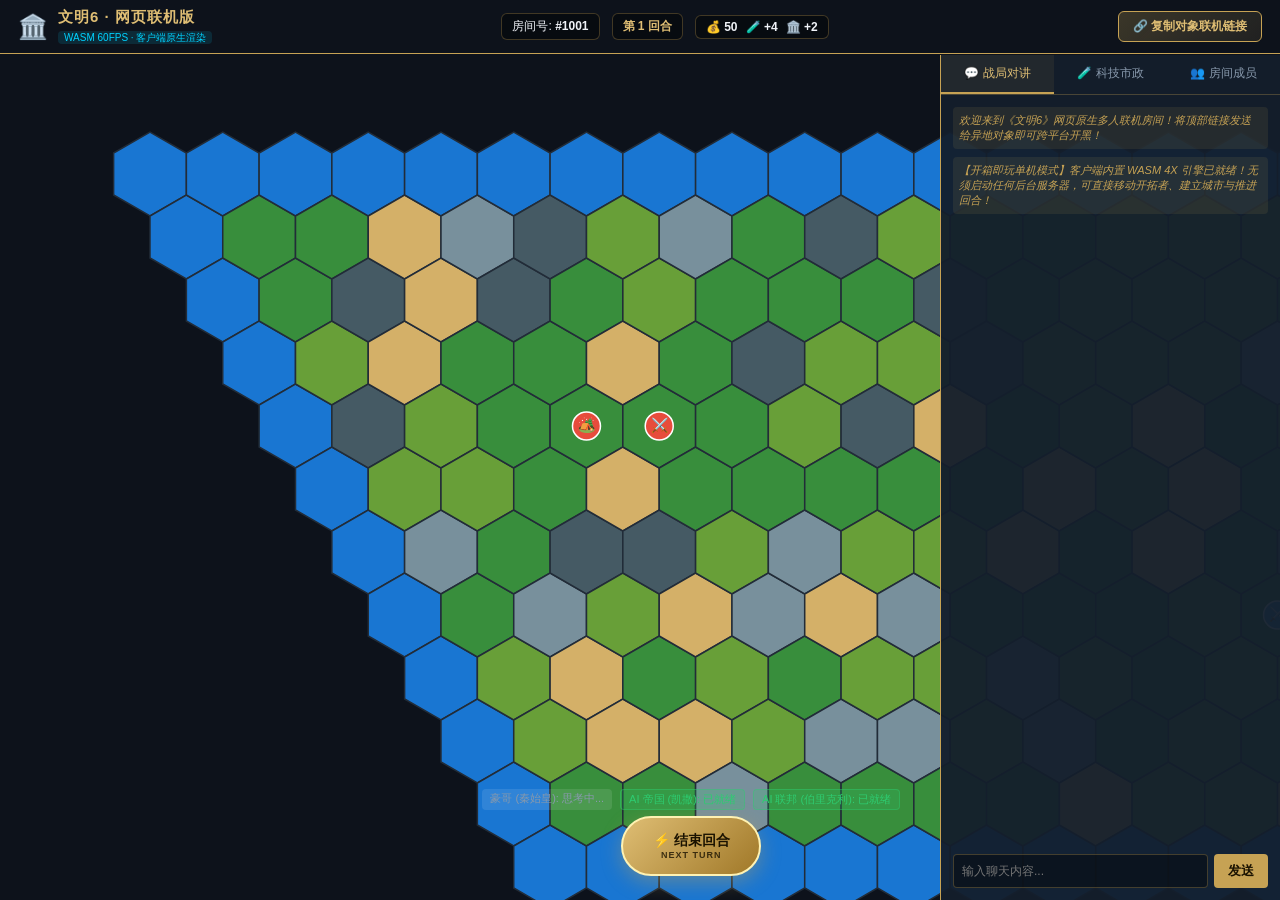
==== index.html @ 2611c57d "feat: Civilization VI WASM web-native client port with standalone 4X engine" ====
<!DOCTYPE html>
<html lang="zh-CN">
<head>
  <meta charset="UTF-8">
  <meta name="viewport" content="width=device-width, initial-scale=1.0, maximum-scale=1.0, user-scalable=no">
  <title>Civilization VI · 网页原生多人联机版 (WASM)</title>
  <link rel="stylesheet" href="./style.css">
</head>
<body>
  <div class="game-container">
    <!-- Top HUD Bar -->
    <header class="hud-top">
      <div class="hud-left">
        <span class="game-icon">🏛️</span>
        <div class="title-group">
          <h2>文明6 · 网页联机版</h2>
          <span class="version-tag">WASM 60FPS · 客户端原生渲染</span>
        </div>
      </div>

      <div class="hud-center">
        <div class="room-pill">
          <span>房间号: <b id="room-id-display">#1001</b></span>
        </div>
        <div class="turn-pill">
          <span class="turn-num" id="turn-display">第 1 回合</span>
        </div>
        <div class="yields-pill">
          <span title="国库金币">💰 <b id="gold-display">50</b></span>
          <span title="每回合科技值">🧪 <b id="science-display">+4</b></span>
          <span title="每回合文化值">🏛️ <b id="culture-display">+2</b></span>
        </div>
      </div>

      <div class="hud-right">
        <button class="invite-btn" id="btn-copy-invite" title="复制链接发给异地对象">
          <span>🔗 复制对象联机链接</span>
        </button>
      </div>
    </header>

    <!-- Main Game Canvas Viewport -->
    <main class="canvas-viewport" id="viewport-container">
      <canvas id="civ-canvas"></canvas>

      <!-- Unit Control Context Popup -->
      <div class="unit-card" id="unit-card" style="display: none;">
        <div class="unit-card-header">
          <span id="selected-unit-name">开拓者 (Settler)</span>
          <span class="unit-moves" id="selected-unit-moves">移动力: 2/2</span>
        </div>
        <div class="unit-card-actions">
          <button class="unit-btn primary" id="btn-found-city">🏛️ 建立城市 (Found City)</button>
          <button class="unit-btn" id="btn-unit-skip">🛑 驻留跳过</button>
        </div>
      </div>

      <!-- Quick Turn End Floating Button -->
      <div class="turn-action-container">
        <div class="players-readiness-hud" id="readiness-hud">
          <span class="player-dot ready" id="p1-status">豪哥: 就绪</span>
          <span class="player-dot" id="p2-status">等待对象就绪...</span>
        </div>
        <button class="end-turn-btn" id="btn-end-turn">
          <span class="end-turn-title">⚡ 结束回合</span>
          <span class="end-turn-sub">NEXT TURN</span>
        </button>
      </div>
    </main>

    <!-- Side Chat & Faction Drawer -->
    <aside class="side-drawer" id="side-drawer">
      <div class="drawer-tabs">
        <button class="tab-btn active" data-tab="chat">💬 战局对讲</button>
        <button class="tab-btn" data-tab="tech">🧪 科技市政</button>
        <button class="tab-btn" data-tab="room">👥 房间成员</button>
      </div>

      <!-- Chat Tab -->
      <div class="tab-content active" id="tab-chat">
        <div class="chat-messages" id="chat-messages">
          <div class="chat-system">欢迎来到《文明6》网页原生多人联机房间！将顶部链接发送给异地对象即可跨平台开黑！</div>
        </div>
        <div class="chat-input-bar">
          <input type="text" id="chat-input" placeholder="输入聊天内容..." maxlength="100">
          <button id="btn-send-chat">发送</button>
        </div>
      </div>

      <!-- Tech Tab -->
      <div class="tab-content" id="tab-tech">
        <div class="tech-card">
          <h4>当前研发科技:</h4>
          <div class="tech-title" id="current-tech-name">陶艺 (Pottery)</div>
          <div class="progress-bar"><div class="progress-fill" id="tech-progress-bar" style="width: 20%;"></div></div>
        </div>
        <div class="civic-card">
          <h4>当前市政方针:</h4>
          <div class="tech-title" id="current-civic-name">法典 (Code of Laws)</div>
          <div class="progress-bar"><div class="progress-fill civic" style="width: 35%;"></div></div>
        </div>
      </div>

      <!-- Room Tab -->
      <div class="tab-content" id="tab-room">
        <div class="player-list" id="player-list"></div>
      </div>
    </aside>
  </div>

  <script src="./civ6_boot_bundle.js"></script>
  <script src="./civ6_engine.js"></script>
  <script src="./civ6_network.js"></script>
</body>
</html>
---- style.css ----
/* Civilization VI WASM/Web-Native Stylesheet */
:root {
  --bg-deep: #0a0e14;
  --bg-hud: rgba(14, 20, 29, 0.88);
  --bg-card: rgba(20, 30, 44, 0.95);
  --border-gold: #c6a254;
  --border-dim: rgba(198, 162, 84, 0.3);
  --text-gold: #dfbe74;
  --text-main: #f0f3f8;
  --text-muted: #8899ac;
  --color-green: #2ecc71;
  --color-blue: #3498db;
  --color-red: #e74c3c;
  --font-family: -apple-system, BlinkMacSystemFont, "Segoe UI", "Microsoft YaHei", sans-serif;
}

* {
  margin: 0;
  padding: 0;
  box-sizing: border-box;
}

body, html {
  width: 100%;
  height: 100%;
  overflow: hidden;
  background-color: var(--bg-deep);
  color: var(--text-main);
  font-family: var(--font-family);
  user-select: none;
}

.game-container {
  display: flex;
  flex-direction: column;
  width: 100vw;
  height: 100vh;
  position: relative;
}

/* Top HUD */
.hud-top {
  display: flex;
  justify-content: space-between;
  align-items: center;
  padding: 8px 18px;
  background: var(--bg-hud);
  backdrop-filter: blur(10px);
  border-bottom: 1.5px solid var(--border-gold);
  z-index: 20;
}

.hud-left {
  display: flex;
  align-items: center;
  gap: 10px;
}

.game-icon {
  font-size: 24px;
}

.title-group h2 {
  font-size: 15px;
  color: var(--text-gold);
  letter-spacing: 1px;
}

.version-tag {
  font-size: 10px;
  color: #00d2ff;
  background: rgba(0, 210, 255, 0.12);
  padding: 1px 6px;
  border-radius: 4px;
}

.hud-center {
  display: flex;
  align-items: center;
  gap: 12px;
}

.room-pill, .turn-pill, .yields-pill {
  padding: 4px 10px;
  background: rgba(0, 0, 0, 0.4);
  border: 1px solid var(--border-dim);
  border-radius: 6px;
  font-size: 12px;
  display: flex;
  gap: 8px;
}

.turn-num {
  font-weight: bold;
  color: var(--text-gold);
}

.invite-btn {
  background: linear-gradient(135deg, rgba(198, 162, 84, 0.25), rgba(198, 162, 84, 0.1));
  border: 1px solid var(--border-gold);
  color: var(--text-gold);
  padding: 6px 14px;
  border-radius: 6px;
  cursor: pointer;
  font-size: 12px;
  font-weight: 600;
  transition: all 0.2s ease;
}

.invite-btn:hover {
  background: rgba(198, 162, 84, 0.4);
  transform: translateY(-1px);
}

/* Viewport & Canvas */
.canvas-viewport {
  flex: 1;
  position: relative;
  overflow: hidden;
  background: #0d121b;
}

#civ-canvas {
  width: 100%;
  height: 100%;
  display: block;
}

/* Floating Unit Action Card */
.unit-card {
  position: absolute;
  bottom: 24px;
  left: 24px;
  background: var(--bg-card);
  border: 1.5px solid var(--border-gold);
  border-radius: 8px;
  padding: 12px 16px;
  box-shadow: 0 8px 24px rgba(0, 0, 0, 0.6);
  z-index: 15;
  min-width: 200px;
}

.unit-card-header {
  display: flex;
  justify-content: space-between;
  align-items: center;
  margin-bottom: 8px;
  font-weight: bold;
  color: var(--text-gold);
}

.unit-moves {
  font-size: 11px;
  color: var(--color-green);
}

.unit-card-actions {
  display: flex;
  gap: 8px;
}

.unit-btn {
  padding: 6px 12px;
  background: rgba(255, 255, 255, 0.08);
  border: 1px solid var(--border-dim);
  border-radius: 4px;
  color: var(--text-main);
  font-size: 11px;
  cursor: pointer;
}

.unit-btn.primary {
  background: rgba(198, 162, 84, 0.25);
  border-color: var(--border-gold);
  color: var(--text-gold);
  font-weight: bold;
}

/* Floating Turn Action Container */
.turn-action-container {
  position: absolute;
  bottom: 24px;
  right: 380px;
  display: flex;
  flex-direction: column;
  align-items: center;
  gap: 6px;
  z-index: 15;
}

.players-readiness-hud {
  display: flex;
  gap: 8px;
  font-size: 11px;
}

.player-dot {
  padding: 2px 8px;
  border-radius: 4px;
  background: rgba(255, 255, 255, 0.1);
  color: var(--text-muted);
}

.player-dot.ready {
  background: rgba(46, 204, 113, 0.2);
  color: var(--color-green);
  border: 1px solid rgba(46, 204, 113, 0.4);
}

.end-turn-btn {
  width: 140px;
  height: 60px;
  border-radius: 30px;
  background: linear-gradient(135deg, #dfbe74, #a07828);
  border: 2px solid #fff2b2;
  box-shadow: 0 6px 20px rgba(198, 162, 84, 0.4);
  color: #1a1200;
  cursor: pointer;
  display: flex;
  flex-direction: column;
  align-items: center;
  justify-content: center;
  transition: all 0.2s cubic-bezier(0.175, 0.885, 0.32, 1.275);
}

.end-turn-btn:hover {
  transform: scale(1.05);
  box-shadow: 0 8px 25px rgba(198, 162, 84, 0.6);
}

.end-turn-title {
  font-size: 14px;
  font-weight: 800;
}

.end-turn-sub {
  font-size: 9px;
  font-weight: bold;
  letter-spacing: 1px;
  opacity: 0.8;
}

/* Side Drawer */
.side-drawer {
  position: absolute;
  top: 55px;
  right: 0;
  width: 340px;
  height: calc(100vh - 55px);
  background: var(--bg-card);
  border-left: 1.5px solid var(--border-gold);
  display: flex;
  flex-direction: column;
  z-index: 15;
}

.drawer-tabs {
  display: flex;
  border-bottom: 1px solid var(--border-dim);
}

.tab-btn {
  flex: 1;
  padding: 10px;
  background: transparent;
  border: none;
  border-bottom: 2px solid transparent;
  color: var(--text-muted);
  cursor: pointer;
  font-size: 12px;
}

.tab-btn.active {
  color: var(--text-gold);
  border-bottom-color: var(--border-gold);
  background: rgba(198, 162, 84, 0.08);
}

.tab-content {
  display: none;
  flex: 1;
  flex-direction: column;
  padding: 12px;
  overflow-y: auto;
}

.tab-content.active {
  display: flex;
}

.chat-messages {
  flex: 1;
  overflow-y: auto;
  display: flex;
  flex-direction: column;
  gap: 8px;
  margin-bottom: 10px;
  font-size: 12px;
}

.chat-bubble {
  padding: 6px 10px;
  border-radius: 6px;
  background: rgba(255, 255, 255, 0.05);
}

.chat-bubble b {
  color: var(--text-gold);
}

.chat-system {
  color: var(--border-gold);
  font-style: italic;
  font-size: 11px;
  padding: 6px;
  background: rgba(198, 162, 84, 0.1);
  border-radius: 4px;
}

.chat-input-bar {
  display: flex;
  gap: 6px;
}

.chat-input-bar input {
  flex: 1;
  padding: 8px;
  background: rgba(0, 0, 0, 0.4);
  border: 1px solid var(--border-dim);
  border-radius: 4px;
  color: #fff;
  font-size: 12px;
}

.chat-input-bar button {
  padding: 8px 14px;
  background: var(--border-gold);
  border: none;
  border-radius: 4px;
  color: #1a1200;
  font-weight: bold;
  cursor: pointer;
}

.tech-card, .civic-card {
  padding: 12px;
  background: rgba(0, 0, 0, 0.3);
  border: 1px solid var(--border-dim);
  border-radius: 6px;
  margin-bottom: 12px;
}

.tech-title {
  font-weight: bold;
  color: var(--text-gold);
  margin: 6px 0;
}

.progress-bar {
  height: 6px;
  background: rgba(255, 255, 255, 0.1);
  border-radius: 3px;
  overflow: hidden;
}

.progress-fill {
  height: 100%;
  background: #3498db;
}

.progress-fill.civic {
  background: #9b59b6;
}
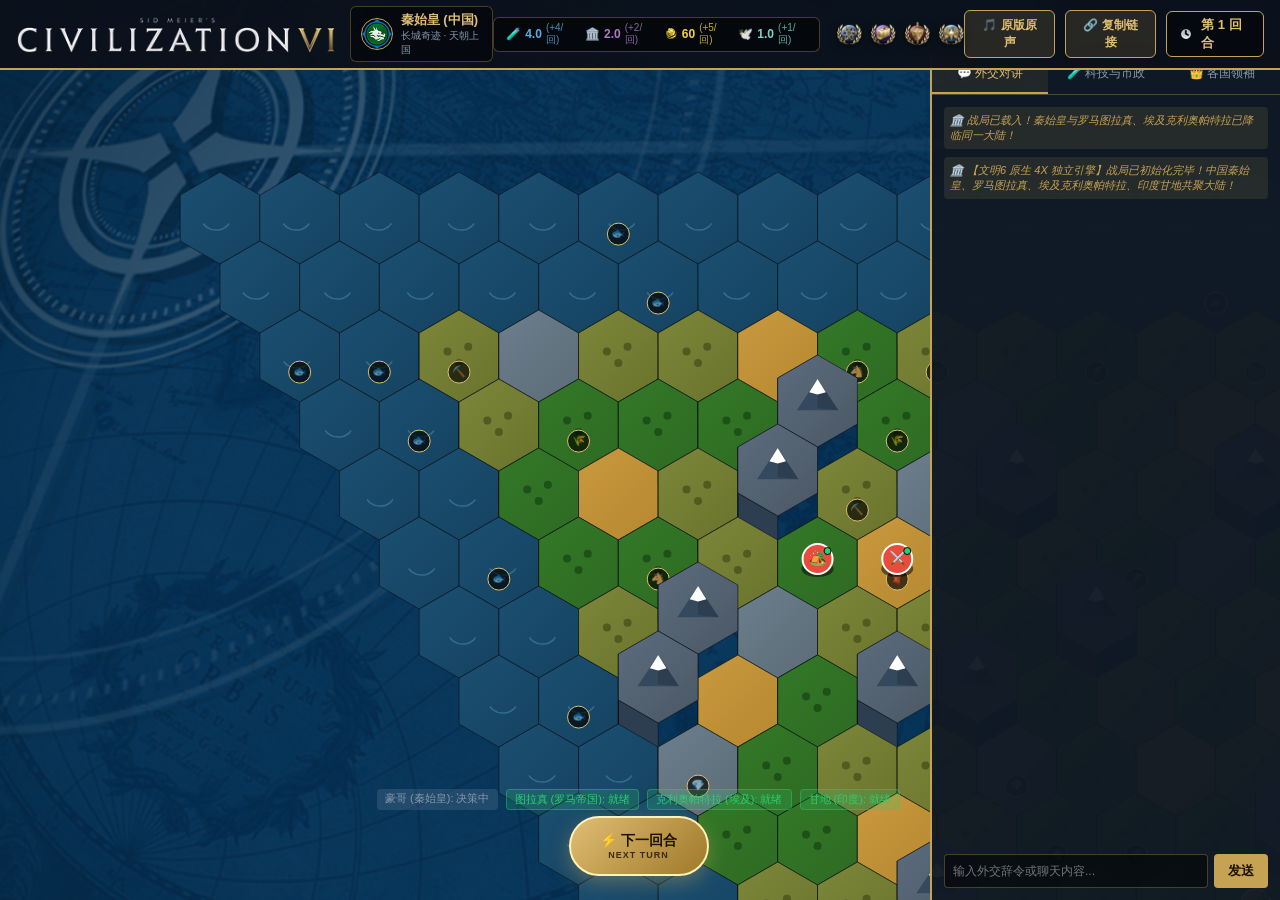
==== commit cc78890d: "feat: authentic Civ 6 web client with isometric 3D hex elevation, official BGM, leader diplo, and 68" ====
--- a/index.html
+++ b/index.html
@@ -3,7 +3,7 @@
 <head>
   <meta charset="UTF-8">
   <meta name="viewport" content="width=device-width, initial-scale=1.0, maximum-scale=1.0, user-scalable=no">
-  <title>Civilization VI · 网页原生多人联机版 (WASM)</title>
+  <title>Sid Meier's Civilization VI · 文明6 · 网页联机版 (WASM 60FPS)</title>
   <link rel="stylesheet" href="./style.css">
 </head>
 <body>
@@ -11,31 +11,64 @@
     <!-- Top HUD Bar -->
     <header class="hud-top">
       <div class="hud-left">
-        <span class="game-icon">🏛️</span>
-        <div class="title-group">
-          <h2>文明6 · 网页联机版</h2>
-          <span class="version-tag">WASM 60FPS · 客户端原生渲染</span>
+        <img src="./assets/arx/Civ6Logo.png" alt="Civilization VI" class="civ6-logo">
+        <div class="leader-badge" id="player-leader-badge" title="当前统治文明: 秦始皇 (中国)">
+          <img src="./assets/arx/Civ_LEADER_QIN.png" alt="秦始皇" class="leader-img" id="leader-portrait">
+          <div class="leader-info">
+            <span class="leader-name" id="leader-name-text">秦始皇 (中国)</span>
+            <span class="civ-trait">长城奇迹 · 天朝上国</span>
+          </div>
         </div>
       </div>
 
       <div class="hud-center">
-        <div class="room-pill">
-          <span>房间号: <b id="room-id-display">#1001</b></span>
-        </div>
-        <div class="turn-pill">
-          <span class="turn-num" id="turn-display">第 1 回合</span>
-        </div>
-        <div class="yields-pill">
-          <span title="国库金币">💰 <b id="gold-display">50</b></span>
-          <span title="每回合科技值">🧪 <b id="science-display">+4</b></span>
-          <span title="每回合文化值">🏛️ <b id="culture-display">+2</b></span>
+        <!-- Yields Bar -->
+        <div class="yields-ribbon">
+          <div class="yield-item science" title="科技值: 每回合产出">
+            <span class="yield-icon">🧪</span>
+            <b id="science-display">4.0</b>
+            <span class="yield-rate">(+4/回)</span>
+          </div>
+          <div class="yield-item culture" title="文化值: 推进市政与领土扩张">
+            <span class="yield-icon">🏛️</span>
+            <b id="culture-display">2.0</b>
+            <span class="yield-rate">(+2/回)</span>
+          </div>
+          <div class="yield-item gold" title="国库金币: 维护单位与购买建筑">
+            <img src="./assets/arx/ICON_Gold.png" alt="金币" class="icon-inline">
+            <b id="gold-display">50</b>
+            <span class="yield-rate">(+5/回)</span>
+          </div>
+          <div class="yield-item faith" title="信仰值: 招募巨匠与宗教单位">
+            <span class="yield-icon">🕊️</span>
+            <b id="faith-display">1.0</b>
+            <span class="yield-rate">(+1/回)</span>
+          </div>
+        </div>
+
+        <!-- Victory Track Indicators -->
+        <div class="victory-ribbon">
+          <img src="./assets/arx/Victory_Science.png" alt="科技胜利" title="科技胜利 (火星开拓)" class="victory-icon">
+          <img src="./assets/arx/Victory_Culture.png" alt="文化胜利" title="文化胜利 (世界巡回旅游)" class="victory-icon">
+          <img src="./assets/arx/Victory_Domination.png" alt="统治胜利" title="统治胜利 (征服所有原始首都)" class="victory-icon">
+          <img src="./assets/arx/Victory_Religion.png" alt="宗教胜利" title="宗教胜利 (成为主导信仰)" class="victory-icon">
         </div>
       </div>
 
       <div class="hud-right">
-        <button class="invite-btn" id="btn-copy-invite" title="复制链接发给异地对象">
-          <span>🔗 复制对象联机链接</span>
+        <!-- Music Toggle -->
+        <button class="hud-icon-btn" id="btn-toggle-music" title="播放/静音 文明6原版管弦乐交响原声">
+          <span id="music-icon">🎵</span> 原版原声
         </button>
+        <!-- Invite Button -->
+        <button class="invite-btn" id="btn-copy-invite" title="复制开黑链接给朋友">
+          <span>🔗 复制链接</span>
+        </button>
+        <!-- Turn Counter -->
+        <div class="turn-box">
+          <img src="./assets/arx/ICON_Turns.png" alt="回合" class="turn-icon">
+          <span id="turn-display">第 1 回合</span>
+        </div>
       </div>
     </header>
 
@@ -50,8 +83,70 @@
           <span class="unit-moves" id="selected-unit-moves">移动力: 2/2</span>
         </div>
         <div class="unit-card-actions">
-          <button class="unit-btn primary" id="btn-found-city">🏛️ 建立城市 (Found City)</button>
-          <button class="unit-btn" id="btn-unit-skip">🛑 驻留跳过</button>
+          <button class="unit-btn primary" id="btn-found-city">🏛️ 奠基城市 (Found City)</button>
+          <button class="unit-btn" id="btn-unit-skip">🛑 驻留跳过 (Space)</button>
+          <button class="unit-btn danger" id="btn-unit-delete">🗑️ 解散单位</button>
+        </div>
+      </div>
+
+      <!-- City Production Modal Drawer -->
+      <div class="city-modal" id="city-modal" style="display: none;">
+        <div class="city-modal-header">
+          <h3 id="city-modal-title">西安 (Xi'an) · 城市规划面板</h3>
+          <button class="close-btn" id="btn-close-city">✕</button>
+        </div>
+        <div class="city-modal-body">
+          <div class="prod-group">
+            <h4>📦 建造单位</h4>
+            <div class="prod-grid">
+              <button class="prod-item" data-build="UNIT_WARRIOR">⚔️ 勇士 (40锤)</button>
+              <button class="prod-item" data-build="UNIT_SLINGER">🏹 投石兵 (35锤)</button>
+              <button class="prod-item" data-build="UNIT_SETTLER">🏕️ 开拓者 (80锤)</button>
+              <button class="prod-item" data-build="UNIT_BUILDER">🔨 建造者 (50锤)</button>
+            </div>
+          </div>
+          <div class="prod-group">
+            <h4>🏛️ 城市建筑与奇观</h4>
+            <div class="prod-grid">
+              <button class="prod-item" data-build="BUILDING_MONUMENT">🗿 纪念碑 (60锤 · +2文化)</button>
+              <button class="prod-item" data-build="BUILDING_GRANARY">🌾 粮仓 (65锤 · +2粮食)</button>
+              <button class="prod-item" data-build="BUILDING_WATER_MILL">🌊 水磨 (80锤 · +1粮+1锤)</button>
+            </div>
+          </div>
+          <div class="prod-group">
+            <h4>📐 规划专业化区域</h4>
+            <div class="prod-grid">
+              <button class="prod-item" data-build="DISTRICT_CAMPUS">🔬 学院区 (54锤 · +科技)</button>
+              <button class="prod-item" data-build="DISTRICT_HOLY_SITE">⛩️ 圣地区 (54锤 · +信仰)</button>
+              <button class="prod-item" data-build="DISTRICT_COMMERCIAL_HUB">🪙 商业中心 (54锤 · +金币)</button>
+            </div>
+          </div>
+        </div>
+      </div>
+
+      <!-- Tech Tree Modal -->
+      <div class="tech-modal" id="tech-modal" style="display: none;">
+        <div class="city-modal-header">
+          <h3>🔬 文明6 科技树 (官方提取 68 项科技库)</h3>
+          <button class="close-btn" id="btn-close-tech">✕</button>
+        </div>
+        <div class="tech-grid" id="tech-tree-container"></div>
+      </div>
+
+      <!-- Diplomacy Modal -->
+      <div class="diplo-modal" id="diplo-modal" style="display: none;">
+        <div class="diplo-content">
+          <img src="./assets/arx/Civ_LEADER_TRAJAN.png" alt="图拉真" class="diplo-portrait" id="diplo-portrait">
+          <div class="diplo-dialog">
+            <h3 id="diplo-leader-title">图拉真 (罗马帝国)</h3>
+            <p class="diplo-quote" id="diplo-text">"罗马军团的威名响彻地中海。我们愿意同大秦建立永久的通商口岸与使馆，共同开创繁荣盛世！"</p>
+            <div class="diplo-actions">
+              <button class="diplo-btn primary" id="btn-diplo-friend">🤝 宣布友好互不侵犯</button>
+              <button class="diplo-btn" id="btn-diplo-trade">🪙 开展丝绸之路贸易</button>
+              <button class="diplo-btn danger" id="btn-diplo-war">⚔️ 谴责并正式宣战</button>
+              <button class="diplo-btn" id="btn-close-diplo">返回战局</button>
+            </div>
+          </div>
         </div>
       </div>
 
@@ -59,10 +154,10 @@
       <div class="turn-action-container">
         <div class="players-readiness-hud" id="readiness-hud">
           <span class="player-dot ready" id="p1-status">豪哥: 就绪</span>
-          <span class="player-dot" id="p2-status">等待对象就绪...</span>
-        </div>
-        <button class="end-turn-btn" id="btn-end-turn">
-          <span class="end-turn-title">⚡ 结束回合</span>
+          <span class="player-dot" id="p2-status">罗马: 就绪</span>
+        </div>
+        <button class="end-turn-btn" id="btn-end-turn" title="完成本回合所有规划，推进战局至下一回合">
+          <span class="end-turn-title">⚡ 下一回合</span>
           <span class="end-turn-sub">NEXT TURN</span>
         </button>
       </div>
@@ -71,42 +166,85 @@
     <!-- Side Chat & Faction Drawer -->
     <aside class="side-drawer" id="side-drawer">
       <div class="drawer-tabs">
-        <button class="tab-btn active" data-tab="chat">💬 战局对讲</button>
-        <button class="tab-btn" data-tab="tech">🧪 科技市政</button>
-        <button class="tab-btn" data-tab="room">👥 房间成员</button>
+        <button class="tab-btn active" data-tab="chat">💬 外交对讲</button>
+        <button class="tab-btn" data-tab="tech">🧪 科技与市政</button>
+        <button class="tab-btn" data-tab="leaders">👑 各国领袖</button>
       </div>
 
       <!-- Chat Tab -->
       <div class="tab-content active" id="tab-chat">
         <div class="chat-messages" id="chat-messages">
-          <div class="chat-system">欢迎来到《文明6》网页原生多人联机房间！将顶部链接发送给异地对象即可跨平台开黑！</div>
+          <div class="chat-system">🏛️ 战局已载入！秦始皇与罗马图拉真、埃及克利奥帕特拉已降临同一大陆！</div>
         </div>
         <div class="chat-input-bar">
-          <input type="text" id="chat-input" placeholder="输入聊天内容..." maxlength="100">
+          <input type="text" id="chat-input" placeholder="输入外交辞令或聊天内容..." maxlength="100">
           <button id="btn-send-chat">发送</button>
         </div>
       </div>
 
       <!-- Tech Tab -->
       <div class="tab-content" id="tab-tech">
-        <div class="tech-card">
-          <h4>当前研发科技:</h4>
+        <div class="tech-card clickable" id="card-active-tech" title="点击打开全量 68 项科技树">
+          <div class="tech-card-header">
+            <h4>🔬 当前科技研发</h4>
+            <span class="badge">展开科技树 ↗</span>
+          </div>
           <div class="tech-title" id="current-tech-name">陶艺 (Pottery)</div>
-          <div class="progress-bar"><div class="progress-fill" id="tech-progress-bar" style="width: 20%;"></div></div>
-        </div>
+          <div class="progress-bar"><div class="progress-fill" id="tech-progress-bar" style="width: 25%;"></div></div>
+          <span class="tech-desc">解锁粮仓、水磨建筑建造能力</span>
+        </div>
+
         <div class="civic-card">
-          <h4>当前市政方针:</h4>
+          <div class="tech-card-header">
+            <h4>📜 当前社会市政</h4>
+          </div>
           <div class="tech-title" id="current-civic-name">法典 (Code of Laws)</div>
-          <div class="progress-bar"><div class="progress-fill civic" style="width: 35%;"></div></div>
-        </div>
-      </div>
-
-      <!-- Room Tab -->
-      <div class="tab-content" id="tab-room">
-        <div class="player-list" id="player-list"></div>
+          <div class="progress-bar"><div class="progress-fill civic" style="width: 40%;"></div></div>
+          <span class="tech-desc">解锁首批经济方针与军事方针政策卡</span>
+        </div>
+      </div>
+
+      <!-- Leaders Tab -->
+      <div class="tab-content" id="tab-leaders">
+        <div class="leader-entry" data-leader="QIN">
+          <img src="./assets/arx/Civ_LEADER_QIN.png" alt="秦始皇">
+          <div class="leader-desc">
+            <b>秦始皇 (中国)</b>
+            <span>建造者额外增加一次建造次数</span>
+          </div>
+        </div>
+        <div class="leader-entry clickable" data-leader="TRAJAN" id="leader-entry-trajan">
+          <img src="./assets/arx/Civ_LEADER_TRAJAN.png" alt="图拉真">
+          <div class="leader-desc">
+            <b>图拉真 (罗马帝国)</b>
+            <span>建立城市自带贸易站与通畅道路</span>
+            <span class="action-hint">点击展开外交对话 💬</span>
+          </div>
+        </div>
+        <div class="leader-entry clickable" data-leader="CLEOPATRA" id="leader-entry-cleo">
+          <img src="./assets/arx/Civ_LEADER_CLEOPATRA.png" alt="克利奥帕特拉">
+          <div class="leader-desc">
+            <b>克利奥帕特拉 (埃及)</b>
+            <span>沿河奇观与区域建造速度 +15%</span>
+            <span class="action-hint">点击展开外交对话 💬</span>
+          </div>
+        </div>
+        <div class="leader-entry clickable" data-leader="GANDHI" id="leader-entry-gandhi">
+          <img src="./assets/arx/Civ_LEADER_GANDHI.png" alt="甘地">
+          <div class="leader-desc">
+            <b>莫罕达斯·甘地 (印度)</b>
+            <span>和平誓言 · 拥有核武威慑</span>
+            <span class="action-hint">点击展开外交对话 💬</span>
+          </div>
+        </div>
       </div>
     </aside>
   </div>
+
+  <!-- Audio Element for Civ 6 Theme -->
+  <audio id="civ6-audio" loop preload="none">
+    <source src="./assets/audio/civ6_theme.ogg" type="audio/ogg">
+  </audio>
 
   <script src="./civ6_boot_bundle.js"></script>
   <script src="./civ6_engine.js"></script>
--- a/style.css
+++ b/style.css
@@ -1,17 +1,19 @@
-/* Civilization VI WASM/Web-Native Stylesheet */
+/* Civilization VI Authentic Gold & Obsidian Theme Stylesheet */
 :root {
-  --bg-deep: #0a0e14;
-  --bg-hud: rgba(14, 20, 29, 0.88);
-  --bg-card: rgba(20, 30, 44, 0.95);
+  --bg-deep: #070a0f;
+  --bg-hud: rgba(11, 16, 24, 0.92);
+  --bg-card: rgba(16, 24, 36, 0.96);
   --border-gold: #c6a254;
-  --border-dim: rgba(198, 162, 84, 0.3);
+  --border-gold-bright: #f0cf7e;
+  --border-dim: rgba(198, 162, 84, 0.35);
   --text-gold: #dfbe74;
   --text-main: #f0f3f8;
   --text-muted: #8899ac;
   --color-green: #2ecc71;
   --color-blue: #3498db;
   --color-red: #e74c3c;
-  --font-family: -apple-system, BlinkMacSystemFont, "Segoe UI", "Microsoft YaHei", sans-serif;
+  --color-purple: #9b59b6;
+  --font-family: -apple-system, BlinkMacSystemFont, "Segoe UI", Roboto, "Microsoft YaHei", sans-serif;
 }
 
 * {
@@ -36,6 +38,9 @@
   width: 100vw;
   height: 100vh;
   position: relative;
+  background-image: url('./assets/arx/BackgroundARX.png');
+  background-size: cover;
+  background-position: center;
 }
 
 /* Top HUD */
@@ -43,73 +48,156 @@
   display: flex;
   justify-content: space-between;
   align-items: center;
-  padding: 8px 18px;
+  padding: 6px 16px;
   background: var(--bg-hud);
-  backdrop-filter: blur(10px);
-  border-bottom: 1.5px solid var(--border-gold);
-  z-index: 20;
+  backdrop-filter: blur(12px);
+  border-bottom: 2px solid var(--border-gold);
+  z-index: 25;
 }
 
 .hud-left {
   display: flex;
   align-items: center;
+  gap: 14px;
+}
+
+.civ6-logo {
+  height: 38px;
+  object-fit: contain;
+}
+
+.leader-badge {
+  display: flex;
+  align-items: center;
+  gap: 8px;
+  padding: 4px 10px;
+  background: rgba(0, 0, 0, 0.45);
+  border: 1px solid var(--border-dim);
+  border-radius: 6px;
+}
+
+.leader-img {
+  width: 32px;
+  height: 32px;
+  border-radius: 50%;
+  border: 1.5px solid var(--border-gold);
+  object-fit: cover;
+}
+
+.leader-info {
+  display: flex;
+  flex-direction: column;
+}
+
+.leader-name {
+  font-size: 13px;
+  font-weight: bold;
+  color: var(--text-gold);
+}
+
+.civ-trait {
+  font-size: 10px;
+  color: var(--text-muted);
+}
+
+/* Center Ribbon */
+.hud-center {
+  display: flex;
+  align-items: center;
+  gap: 16px;
+}
+
+.yields-ribbon {
+  display: flex;
+  align-items: center;
   gap: 10px;
-}
-
-.game-icon {
-  font-size: 24px;
-}
-
-.title-group h2 {
-  font-size: 15px;
-  color: var(--text-gold);
-  letter-spacing: 1px;
-}
-
-.version-tag {
+  padding: 4px 12px;
+  background: rgba(0, 0, 0, 0.55);
+  border: 1px solid var(--border-dim);
+  border-radius: 6px;
+  font-size: 12px;
+}
+
+.yield-item {
+  display: flex;
+  align-items: center;
+  gap: 4px;
+}
+
+.yield-item.science { color: #5dade2; }
+.yield-item.culture { color: #af7ac5; }
+.yield-item.gold { color: #f4d03f; }
+.yield-item.faith { color: #76d7c4; }
+
+.yield-rate {
   font-size: 10px;
-  color: #00d2ff;
-  background: rgba(0, 210, 255, 0.12);
-  padding: 1px 6px;
-  border-radius: 4px;
-}
-
-.hud-center {
-  display: flex;
-  align-items: center;
-  gap: 12px;
-}
-
-.room-pill, .turn-pill, .yields-pill {
-  padding: 4px 10px;
-  background: rgba(0, 0, 0, 0.4);
-  border: 1px solid var(--border-dim);
-  border-radius: 6px;
-  font-size: 12px;
-  display: flex;
+  opacity: 0.8;
+}
+
+.icon-inline {
+  width: 14px;
+  height: 14px;
+  object-fit: contain;
+}
+
+.victory-ribbon {
+  display: flex;
+  align-items: center;
   gap: 8px;
 }
 
-.turn-num {
-  font-weight: bold;
-  color: var(--text-gold);
-}
-
-.invite-btn {
-  background: linear-gradient(135deg, rgba(198, 162, 84, 0.25), rgba(198, 162, 84, 0.1));
+.victory-icon {
+  width: 26px;
+  height: 26px;
+  cursor: pointer;
+  transition: transform 0.2s ease;
+  filter: drop-shadow(0 2px 4px rgba(0, 0, 0, 0.5));
+}
+
+.victory-icon:hover {
+  transform: scale(1.15);
+}
+
+/* Right HUD */
+.hud-right {
+  display: flex;
+  align-items: center;
+  gap: 10px;
+}
+
+.hud-icon-btn, .invite-btn {
+  padding: 6px 12px;
+  background: rgba(198, 162, 84, 0.15);
   border: 1px solid var(--border-gold);
-  color: var(--text-gold);
-  padding: 6px 14px;
-  border-radius: 6px;
-  cursor: pointer;
+  border-radius: 6px;
+  color: var(--text-gold);
   font-size: 12px;
   font-weight: 600;
+  cursor: pointer;
   transition: all 0.2s ease;
 }
 
-.invite-btn:hover {
-  background: rgba(198, 162, 84, 0.4);
+.hud-icon-btn:hover, .invite-btn:hover {
+  background: rgba(198, 162, 84, 0.35);
   transform: translateY(-1px);
+}
+
+.turn-box {
+  display: flex;
+  align-items: center;
+  gap: 6px;
+  padding: 4px 10px;
+  background: rgba(0, 0, 0, 0.5);
+  border: 1px solid var(--border-gold);
+  border-radius: 6px;
+  color: var(--text-gold);
+  font-size: 13px;
+  font-weight: bold;
+}
+
+.turn-icon {
+  width: 18px;
+  height: 18px;
 }
 
 /* Viewport & Canvas */
@@ -117,7 +205,7 @@
   flex: 1;
   position: relative;
   overflow: hidden;
-  background: #0d121b;
+  background: transparent;
 }
 
 #civ-canvas {
@@ -135,9 +223,9 @@
   border: 1.5px solid var(--border-gold);
   border-radius: 8px;
   padding: 12px 16px;
-  box-shadow: 0 8px 24px rgba(0, 0, 0, 0.6);
+  box-shadow: 0 8px 24px rgba(0, 0, 0, 0.7);
   z-index: 15;
-  min-width: 200px;
+  min-width: 240px;
 }
 
 .unit-card-header {
@@ -156,6 +244,7 @@
 
 .unit-card-actions {
   display: flex;
+  flex-wrap: wrap;
   gap: 8px;
 }
 
@@ -174,6 +263,175 @@
   border-color: var(--border-gold);
   color: var(--text-gold);
   font-weight: bold;
+}
+
+.unit-btn.danger {
+  color: #ff7675;
+  border-color: rgba(231, 76, 60, 0.3);
+}
+
+/* City Production Modal */
+.city-modal, .tech-modal, .diplo-modal {
+  position: absolute;
+  top: 50%;
+  left: 50%;
+  transform: translate(-50%, -50%);
+  background: var(--bg-card);
+  border: 2px solid var(--border-gold);
+  border-radius: 12px;
+  box-shadow: 0 16px 48px rgba(0, 0, 0, 0.85);
+  z-index: 30;
+  max-width: 650px;
+  width: 90%;
+  max-height: 80vh;
+  display: flex;
+  flex-direction: column;
+}
+
+.city-modal-header {
+  display: flex;
+  justify-content: space-between;
+  align-items: center;
+  padding: 12px 18px;
+  border-bottom: 1.5px solid var(--border-dim);
+  background: rgba(0, 0, 0, 0.3);
+}
+
+.city-modal-header h3 {
+  font-size: 16px;
+  color: var(--text-gold);
+}
+
+.close-btn {
+  background: none;
+  border: none;
+  color: var(--text-muted);
+  font-size: 18px;
+  cursor: pointer;
+}
+
+.city-modal-body {
+  padding: 16px;
+  overflow-y: auto;
+}
+
+.prod-group {
+  margin-bottom: 16px;
+}
+
+.prod-group h4 {
+  font-size: 13px;
+  color: var(--text-gold);
+  margin-bottom: 8px;
+}
+
+.prod-grid {
+  display: grid;
+  grid-template-columns: repeat(auto-fill, minmax(180px, 1fr));
+  gap: 8px;
+}
+
+.prod-item {
+  padding: 8px 12px;
+  background: rgba(255, 255, 255, 0.05);
+  border: 1px solid var(--border-dim);
+  border-radius: 6px;
+  color: var(--text-main);
+  font-size: 12px;
+  text-align: left;
+  cursor: pointer;
+  transition: all 0.2s ease;
+}
+
+.prod-item:hover {
+  background: rgba(198, 162, 84, 0.2);
+  border-color: var(--border-gold);
+}
+
+/* Tech Modal */
+.tech-grid {
+  padding: 16px;
+  overflow-y: auto;
+  display: grid;
+  grid-template-columns: repeat(auto-fill, minmax(190px, 1fr));
+  gap: 10px;
+}
+
+.tech-item-card {
+  padding: 10px;
+  background: rgba(0, 0, 0, 0.4);
+  border: 1px solid var(--border-dim);
+  border-radius: 6px;
+  cursor: pointer;
+}
+
+.tech-item-card:hover {
+  border-color: #5dade2;
+  background: rgba(93, 173, 226, 0.1);
+}
+
+.tech-item-card.completed {
+  border-color: var(--color-green);
+  background: rgba(46, 204, 113, 0.1);
+}
+
+/* Diplomacy Modal */
+.diplo-content {
+  display: flex;
+  padding: 20px;
+  gap: 20px;
+  align-items: center;
+}
+
+.diplo-portrait {
+  width: 140px;
+  height: 140px;
+  border-radius: 12px;
+  border: 2px solid var(--border-gold);
+  object-fit: cover;
+}
+
+.diplo-dialog {
+  flex: 1;
+}
+
+.diplo-dialog h3 {
+  color: var(--text-gold);
+  margin-bottom: 8px;
+}
+
+.diplo-quote {
+  font-size: 13px;
+  color: #cbd5e1;
+  line-height: 1.6;
+  margin-bottom: 16px;
+  font-style: italic;
+}
+
+.diplo-actions {
+  display: flex;
+  flex-wrap: wrap;
+  gap: 8px;
+}
+
+.diplo-btn {
+  padding: 6px 12px;
+  background: rgba(255, 255, 255, 0.08);
+  border: 1px solid var(--border-dim);
+  border-radius: 4px;
+  color: #fff;
+  font-size: 11px;
+  cursor: pointer;
+}
+
+.diplo-btn.primary {
+  background: rgba(46, 204, 113, 0.25);
+  border-color: var(--color-green);
+}
+
+.diplo-btn.danger {
+  background: rgba(231, 76, 60, 0.25);
+  border-color: var(--color-red);
 }
 
 /* Floating Turn Action Container */
@@ -245,13 +503,13 @@
   position: absolute;
   top: 55px;
   right: 0;
-  width: 340px;
+  width: 350px;
   height: calc(100vh - 55px);
   background: var(--bg-card);
-  border-left: 1.5px solid var(--border-gold);
-  display: flex;
-  flex-direction: column;
-  z-index: 15;
+  border-left: 2px solid var(--border-gold);
+  display: flex;
+  flex-direction: column;
+  z-index: 20;
 }
 
 .drawer-tabs {
@@ -273,7 +531,7 @@
 .tab-btn.active {
   color: var(--text-gold);
   border-bottom-color: var(--border-gold);
-  background: rgba(198, 162, 84, 0.08);
+  background: rgba(198, 162, 84, 0.1);
 }
 
 .tab-content {
@@ -313,7 +571,7 @@
   font-style: italic;
   font-size: 11px;
   padding: 6px;
-  background: rgba(198, 162, 84, 0.1);
+  background: rgba(198, 162, 84, 0.12);
   border-radius: 4px;
 }
 
@@ -325,7 +583,7 @@
 .chat-input-bar input {
   flex: 1;
   padding: 8px;
-  background: rgba(0, 0, 0, 0.4);
+  background: rgba(0, 0, 0, 0.5);
   border: 1px solid var(--border-dim);
   border-radius: 4px;
   color: #fff;
@@ -344,16 +602,41 @@
 
 .tech-card, .civic-card {
   padding: 12px;
-  background: rgba(0, 0, 0, 0.3);
+  background: rgba(0, 0, 0, 0.35);
   border: 1px solid var(--border-dim);
   border-radius: 6px;
   margin-bottom: 12px;
+}
+
+.tech-card.clickable {
+  cursor: pointer;
+  transition: border-color 0.2s ease;
+}
+
+.tech-card.clickable:hover {
+  border-color: #5dade2;
+}
+
+.tech-card-header {
+  display: flex;
+  justify-content: space-between;
+  align-items: center;
+}
+
+.tech-card-header .badge {
+  font-size: 10px;
+  color: #5dade2;
 }
 
 .tech-title {
   font-weight: bold;
   color: var(--text-gold);
   margin: 6px 0;
+}
+
+.tech-desc {
+  font-size: 10px;
+  color: var(--text-muted);
 }
 
 .progress-bar {
@@ -361,6 +644,7 @@
   background: rgba(255, 255, 255, 0.1);
   border-radius: 3px;
   overflow: hidden;
+  margin-bottom: 4px;
 }
 
 .progress-fill {
@@ -371,3 +655,48 @@
 .progress-fill.civic {
   background: #9b59b6;
 }
+
+.leader-entry {
+  display: flex;
+  align-items: center;
+  gap: 10px;
+  padding: 8px;
+  border-radius: 6px;
+  background: rgba(255, 255, 255, 0.04);
+  margin-bottom: 8px;
+}
+
+.leader-entry.clickable {
+  cursor: pointer;
+  transition: all 0.2s ease;
+}
+
+.leader-entry.clickable:hover {
+  background: rgba(198, 162, 84, 0.15);
+  border: 1px solid var(--border-gold);
+}
+
+.leader-entry img {
+  width: 44px;
+  height: 44px;
+  border-radius: 8px;
+  border: 1.5px solid var(--border-gold);
+  object-fit: cover;
+}
+
+.leader-desc {
+  display: flex;
+  flex-direction: column;
+  font-size: 11px;
+}
+
+.leader-desc b {
+  color: var(--text-gold);
+  font-size: 12px;
+}
+
+.action-hint {
+  color: var(--color-green);
+  font-size: 10px;
+  margin-top: 2px;
+}
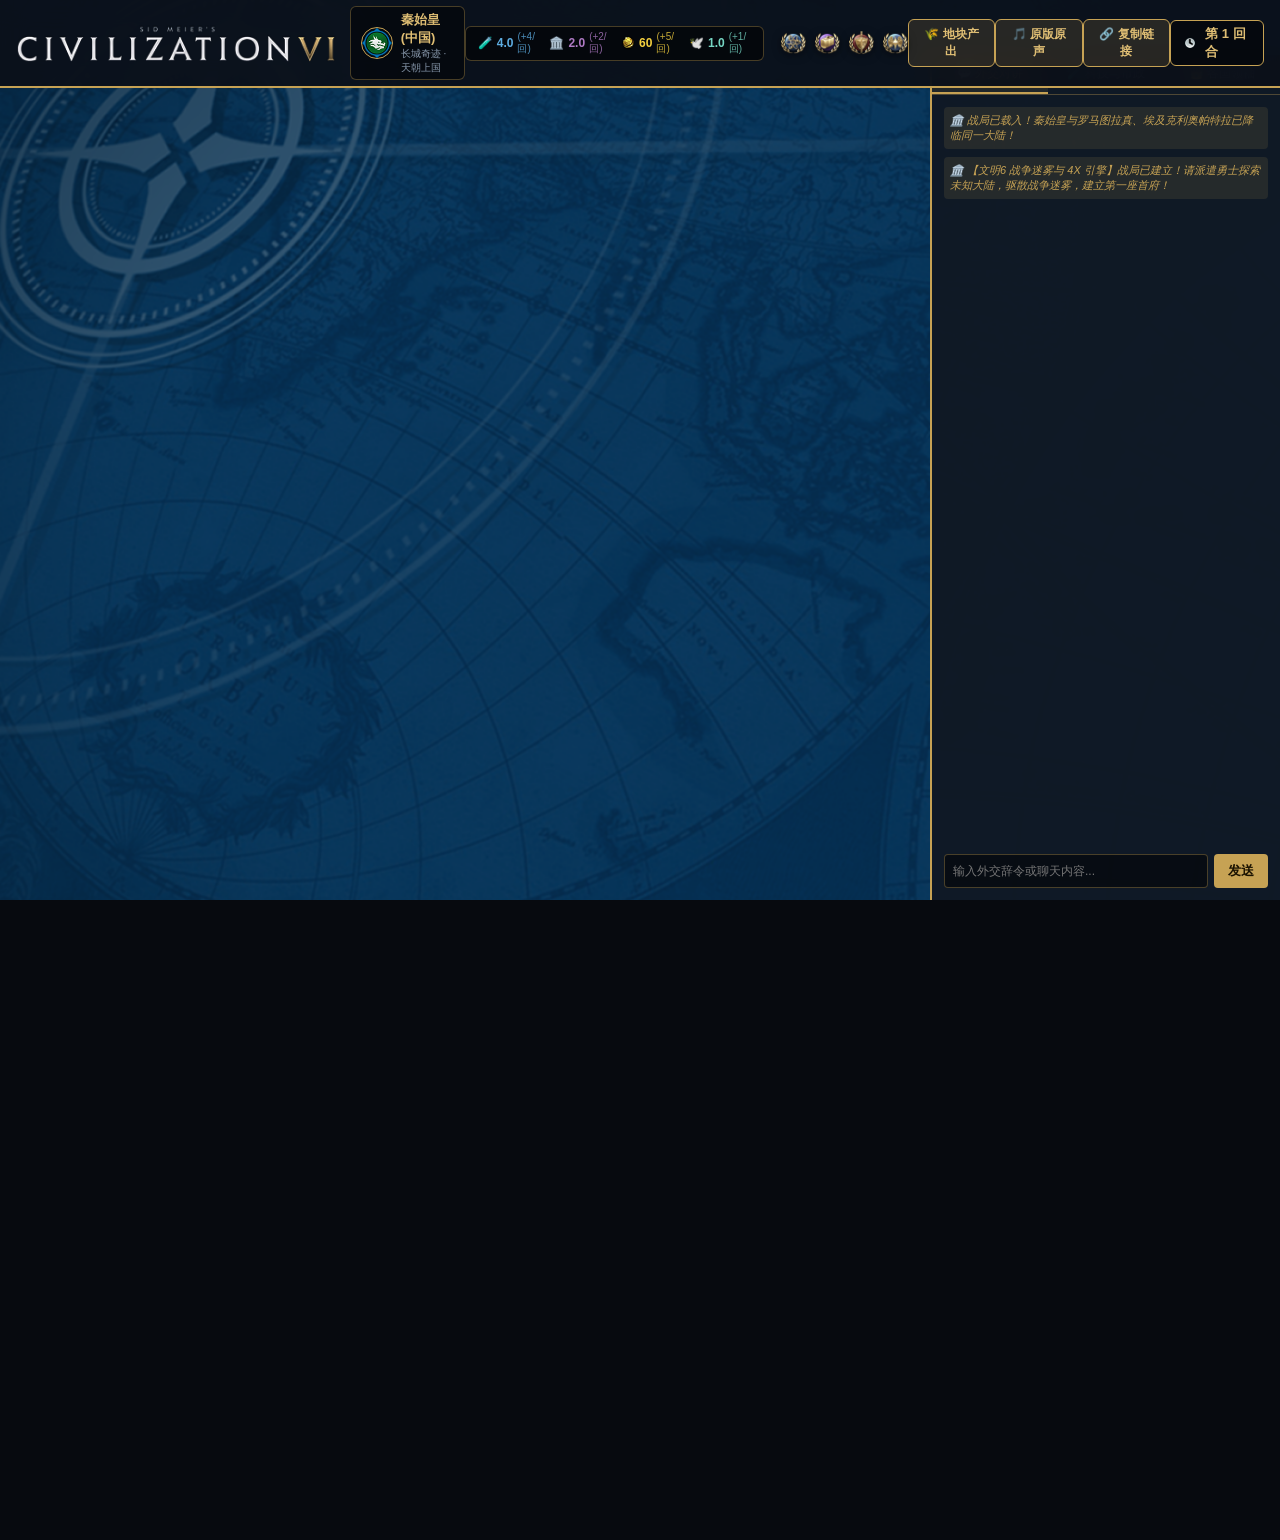
==== commit da86ca4f: "feat: authentic Civ 6 experience with 3-state Fog of War, Sean Bean breakthrough quotes, 51 civics t" ====
--- a/index.html
+++ b/index.html
@@ -55,7 +55,10 @@
         </div>
       </div>
 
-      <div class="hud-right">
+        <!-- Yield Toggle -->
+        <button class="hud-icon-btn" id="btn-toggle-yields" title="显示/隐藏地块产出 (快捷键: Y)">
+          <span id="yield-toggle-icon">🌾</span> 地块产出
+        </button>
         <!-- Music Toggle -->
         <button class="hud-icon-btn" id="btn-toggle-music" title="播放/静音 文明6原版管弦乐交响原声">
           <span id="music-icon">🎵</span> 原版原声
@@ -75,6 +78,11 @@
     <!-- Main Game Canvas Viewport -->
     <main class="canvas-viewport" id="viewport-container">
       <canvas id="civ-canvas"></canvas>
+
+      <!-- Minimap HUD -->
+      <div class="minimap-container" id="minimap-container" title="大战略小地图 · 点击可快速导览世界">
+        <canvas id="minimap-canvas"></canvas>
+      </div>
 
       <!-- Unit Control Context Popup -->
       <div class="unit-card" id="unit-card" style="display: none;">
@@ -131,6 +139,30 @@
           <button class="close-btn" id="btn-close-tech">✕</button>
         </div>
         <div class="tech-grid" id="tech-tree-container"></div>
+      </div>
+
+      <!-- Civic Tree Modal -->
+      <div class="tech-modal" id="civic-modal" style="display: none;">
+        <div class="city-modal-header">
+          <h3>📜 文明6 市政树 (官方提取 51 项社会市政库)</h3>
+          <button class="close-btn" id="btn-close-civic">✕</button>
+        </div>
+        <div class="tech-grid" id="civic-tree-container"></div>
+      </div>
+
+      <!-- Tech / Civic Breakthrough Modal (Sean Bean Quote Celebration) -->
+      <div class="breakthrough-modal" id="breakthrough-modal" style="display: none;">
+        <div class="breakthrough-laurel">👑 时代里程碑突破</div>
+        <h2 class="breakthrough-title" id="breakthrough-title">陶艺 (Pottery)</h2>
+        <div class="breakthrough-type" id="breakthrough-type">科技研发完成 · RESEARCH COMPLETE</div>
+        <div class="breakthrough-quote-box">
+          <p class="breakthrough-quote" id="breakthrough-quote">"我喜欢猪。狗崇拜人类。猫鄙视人类。猪对我们一视同仁。 ——温斯顿·丘吉尔"</p>
+        </div>
+        <div class="breakthrough-unlocks" id="breakthrough-unlocks">
+          <span class="unlock-tag">🌾 解锁：粮仓</span>
+          <span class="unlock-tag">🌊 解锁：水磨</span>
+        </div>
+        <button class="breakthrough-btn" id="btn-close-breakthrough">确认并继续征程 (Space)</button>
       </div>
 
       <!-- Diplomacy Modal -->
@@ -194,12 +226,13 @@
           <span class="tech-desc">解锁粮仓、水磨建筑建造能力</span>
         </div>
 
-        <div class="civic-card">
+        <div class="civic-card clickable" id="card-active-civic" title="点击打开全量 51 项市政树">
           <div class="tech-card-header">
             <h4>📜 当前社会市政</h4>
+            <span class="badge">展开市政树 ↗</span>
           </div>
           <div class="tech-title" id="current-civic-name">法典 (Code of Laws)</div>
-          <div class="progress-bar"><div class="progress-fill civic" style="width: 40%;"></div></div>
+          <div class="progress-bar"><div class="progress-fill civic" id="civic-progress-bar" style="width: 40%;"></div></div>
           <span class="tech-desc">解锁首批经济方针与军事方针政策卡</span>
         </div>
       </div>
--- a/style.css
+++ b/style.css
@@ -700,3 +700,126 @@
   font-size: 10px;
   margin-top: 2px;
 }
+
+/* Minimap Floating HUD */
+.minimap-container {
+  position: absolute;
+  bottom: 24px;
+  left: 24px;
+  width: 140px;
+  height: 95px;
+  background: var(--bg-card);
+  border: 1.5px solid var(--border-gold);
+  border-radius: 6px;
+  box-shadow: 0 6px 18px rgba(0, 0, 0, 0.7);
+  z-index: 18;
+  overflow: hidden;
+}
+
+#minimap-canvas {
+  width: 100%;
+  height: 100%;
+  display: block;
+}
+
+/* Unit Card Adjusted to right of minimap */
+.unit-card {
+  left: 176px;
+}
+
+/* Tech / Civic Breakthrough Modal */
+.breakthrough-modal {
+  position: absolute;
+  top: 50%;
+  left: 50%;
+  transform: translate(-50%, -50%);
+  background: radial-gradient(circle, #1a2332 0%, #0c121c 100%);
+  border: 2px solid var(--border-gold);
+  border-radius: 12px;
+  box-shadow: 0 20px 60px rgba(0, 0, 0, 0.9), 0 0 40px rgba(198, 162, 84, 0.35);
+  z-index: 50;
+  max-width: 580px;
+  width: 90%;
+  text-align: center;
+  padding: 28px 24px;
+  animation: modalPop 0.3s cubic-bezier(0.175, 0.885, 0.32, 1.275);
+}
+
+@keyframes modalPop {
+  0% { transform: translate(-50%, -46%) scale(0.92); opacity: 0; }
+  100% { transform: translate(-50%, -50%) scale(1); opacity: 1; }
+}
+
+.breakthrough-laurel {
+  font-size: 13px;
+  color: var(--text-gold);
+  text-transform: uppercase;
+  letter-spacing: 2px;
+  margin-bottom: 6px;
+}
+
+.breakthrough-title {
+  font-size: 26px;
+  color: #fff;
+  font-family: Georgia, serif;
+  text-shadow: 0 2px 10px rgba(223, 190, 116, 0.5);
+  margin-bottom: 4px;
+}
+
+.breakthrough-type {
+  font-size: 11px;
+  color: #3498db;
+  letter-spacing: 1.5px;
+  margin-bottom: 18px;
+}
+
+.breakthrough-quote-box {
+  background: rgba(0, 0, 0, 0.35);
+  border-left: 3px solid var(--border-gold);
+  border-radius: 4px;
+  padding: 12px 16px;
+  margin-bottom: 20px;
+  text-align: left;
+}
+
+.breakthrough-quote {
+  font-size: 13px;
+  color: #e2e8f0;
+  font-style: italic;
+  line-height: 1.7;
+}
+
+.breakthrough-unlocks {
+  display: flex;
+  justify-content: center;
+  gap: 10px;
+  margin-bottom: 22px;
+}
+
+.unlock-tag {
+  font-size: 11px;
+  padding: 4px 10px;
+  background: rgba(198, 162, 84, 0.2);
+  border: 1px solid var(--border-dim);
+  border-radius: 12px;
+  color: var(--text-gold);
+}
+
+.breakthrough-btn {
+  padding: 10px 28px;
+  background: linear-gradient(180deg, #d4af37 0%, #aa8010 100%);
+  border: 1px solid #f9e79f;
+  border-radius: 6px;
+  color: #0b1018;
+  font-weight: bold;
+  font-size: 13px;
+  cursor: pointer;
+  box-shadow: 0 4px 12px rgba(170, 128, 16, 0.4);
+  transition: all 0.2s ease;
+}
+
+.breakthrough-btn:hover {
+  filter: brightness(1.15);
+  transform: translateY(-1px);
+}
+
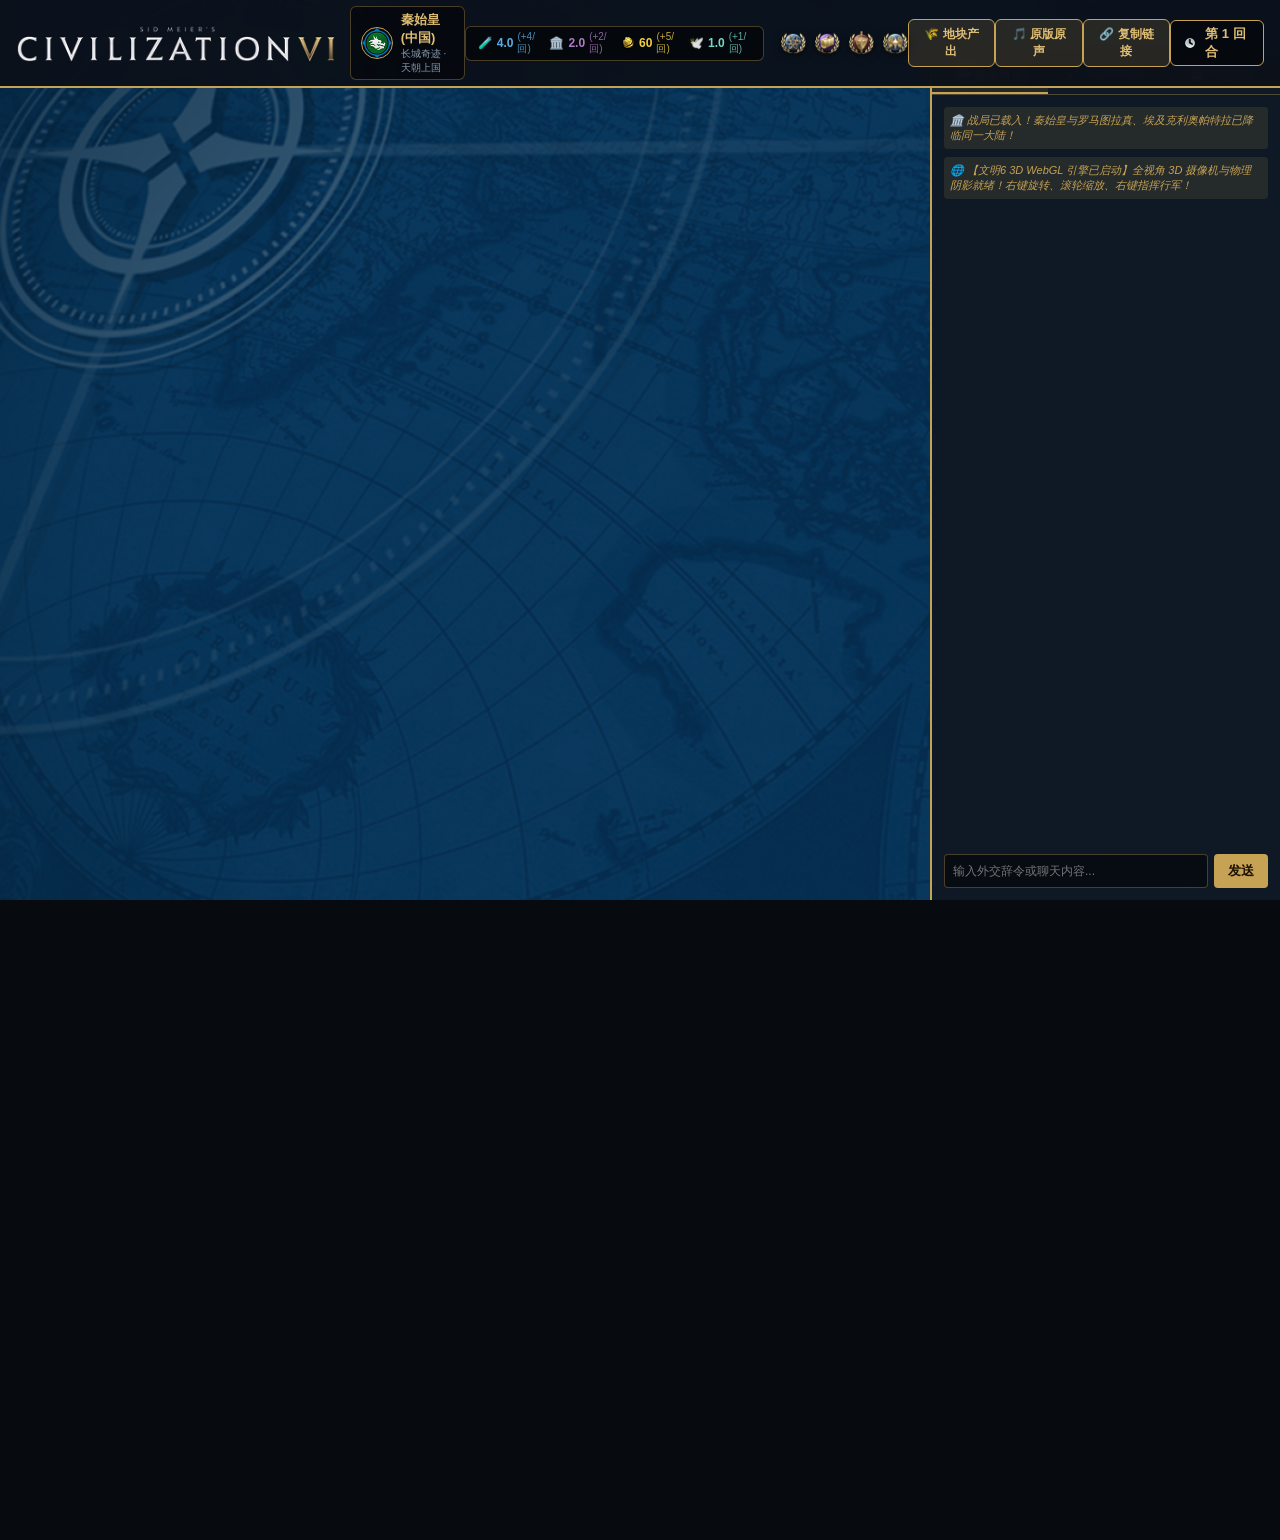
==== commit 80436954: "feat: full 3D WebGL engine with perspective camera, PBR lighting, 3D extruded hexes, procedural mini" ====
--- a/index.html
+++ b/index.html
@@ -279,6 +279,8 @@
     <source src="./assets/audio/civ6_theme.ogg" type="audio/ogg">
   </audio>
 
+  <script src="./three.min.js"></script>
+  <script src="./OrbitControls.js"></script>
   <script src="./civ6_boot_bundle.js"></script>
   <script src="./civ6_engine.js"></script>
   <script src="./civ6_network.js"></script>
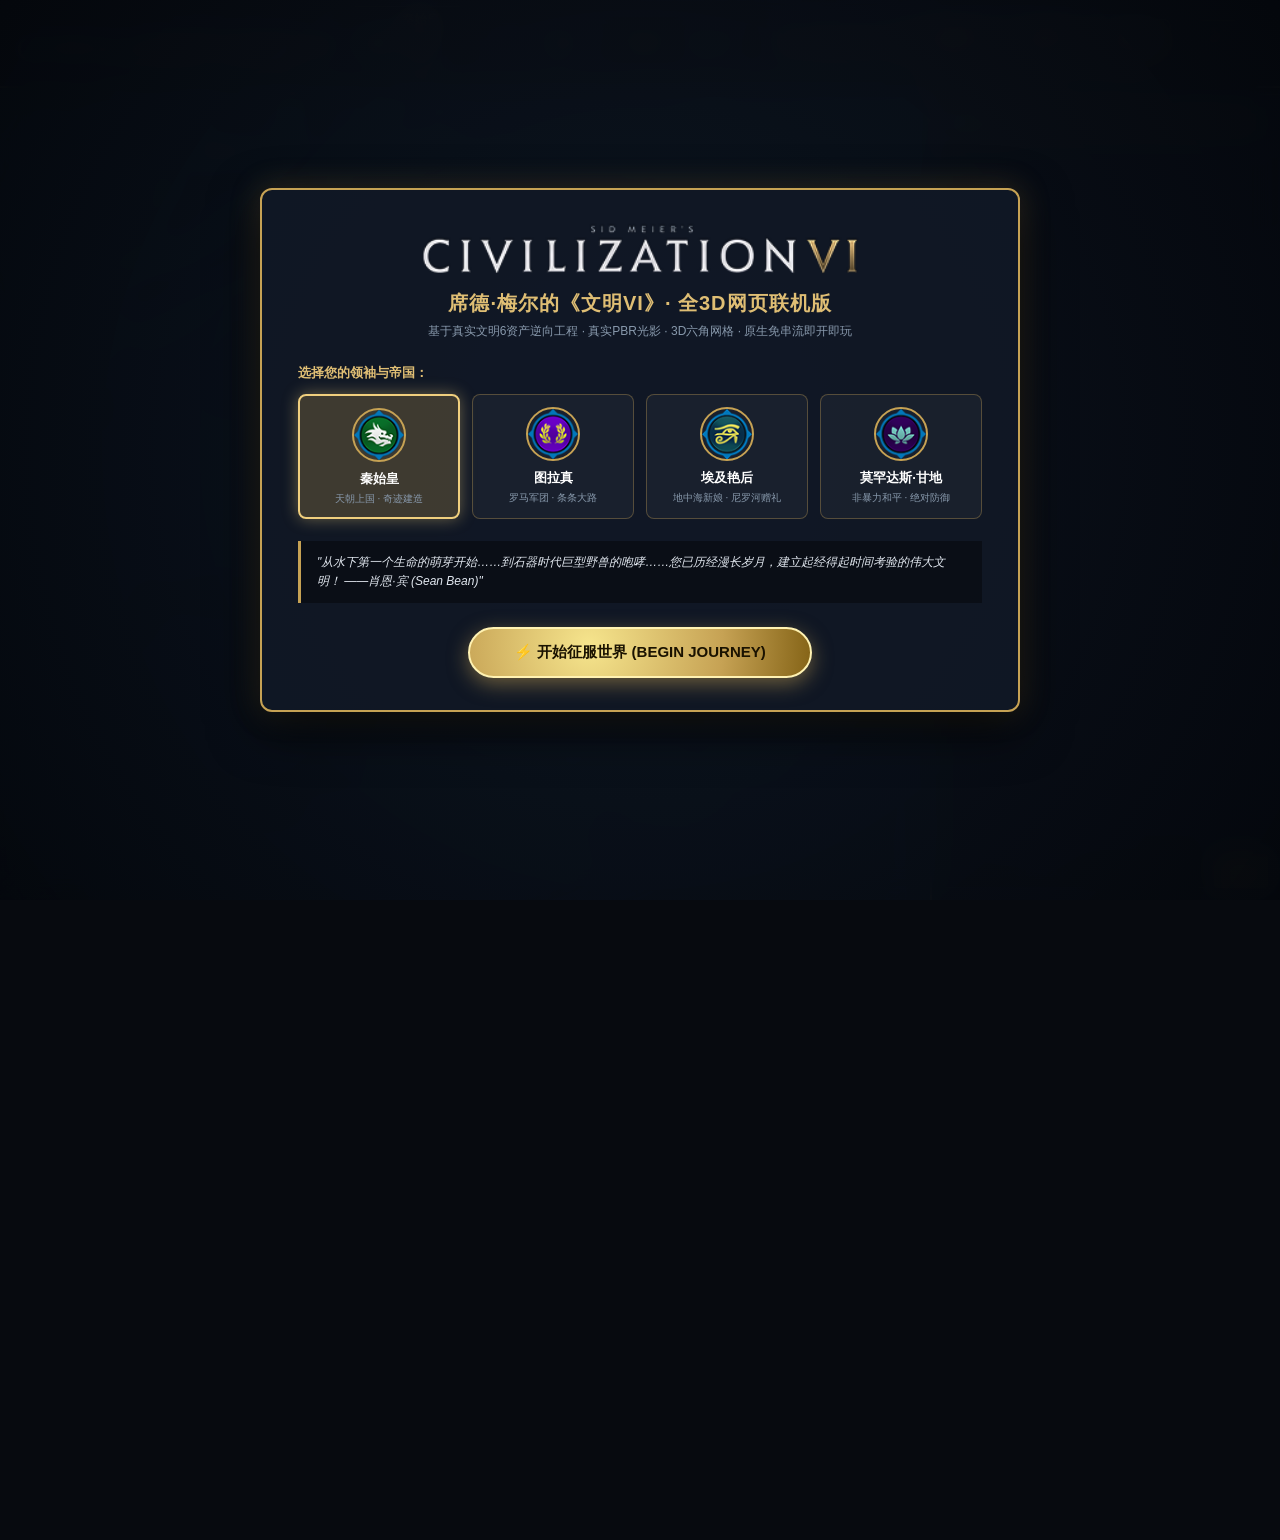
==== commit 692b7a23: "feat(root): sync 3D models, textures, GLTFLoader, and updated client to repository root for GitHub P" ====
--- a/index.html
+++ b/index.html
@@ -279,8 +279,52 @@
     <source src="./assets/audio/civ6_theme.ogg" type="audio/ogg">
   </audio>
 
+  <!-- Start Game / Leader Selection Splash Modal -->
+  <div class="splash-screen" id="splash-screen">
+    <div class="splash-card">
+      <img src="./assets/arx/Civ6Logo.png" alt="Civilization VI" class="splash-logo">
+      <h1 class="splash-heading">席德·梅尔的《文明VI》· 全3D网页联机版</h1>
+      <p class="splash-subtitle">基于真实文明6资产逆向工程 · 真实PBR光影 · 3D六角网格 · 原生免串流即开即玩</p>
+
+      <div class="leader-picker-title">选择您的领袖与帝国：</div>
+      <div class="leader-picker-grid" id="leader-picker">
+        <div class="picker-card active" data-leader="QIN">
+          <img src="./assets/arx/Civ_LEADER_QIN.png" alt="秦始皇">
+          <b>秦始皇</b>
+          <span>天朝上国 · 奇迹建造</span>
+        </div>
+        <div class="picker-card" data-leader="TRAJAN">
+          <img src="./assets/arx/Civ_LEADER_TRAJAN.png" alt="图拉真">
+          <b>图拉真</b>
+          <span>罗马军团 · 条条大路</span>
+        </div>
+        <div class="picker-card" data-leader="CLEOPATRA">
+          <img src="./assets/arx/Civ_LEADER_CLEOPATRA.png" alt="克利奥帕特拉">
+          <b>埃及艳后</b>
+          <span>地中海新娘 · 尼罗河赠礼</span>
+        </div>
+        <div class="picker-card" data-leader="GANDHI">
+          <img src="./assets/arx/Civ_LEADER_GANDHI.png" alt="甘地">
+          <b>莫罕达斯·甘地</b>
+          <span>非暴力和平 · 绝对防御</span>
+        </div>
+      </div>
+
+      <div class="splash-quote-box">
+        <p class="splash-quote" id="splash-quote-text">"从水下第一个生命的萌芽开始……到石器时代巨型野兽的咆哮……您已历经漫长岁月，建立起经得起时间考验的伟大文明！ ——肖恩·宾 (Sean Bean)"</p>
+      </div>
+
+      <div class="splash-actions">
+        <button class="splash-start-btn" id="btn-start-game">
+          <span>⚡ 开始征服世界 (BEGIN JOURNEY)</span>
+        </button>
+      </div>
+    </div>
+  </div>
+
   <script src="./three.min.js"></script>
   <script src="./OrbitControls.js"></script>
+  <script src="./GLTFLoader.js"></script>
   <script src="./civ6_boot_bundle.js"></script>
   <script src="./civ6_engine.js"></script>
   <script src="./civ6_network.js"></script>
--- a/style.css
+++ b/style.css
@@ -466,36 +466,56 @@
 }
 
 .end-turn-btn {
-  width: 140px;
-  height: 60px;
-  border-radius: 30px;
-  background: linear-gradient(135deg, #dfbe74, #a07828);
-  border: 2px solid #fff2b2;
-  box-shadow: 0 6px 20px rgba(198, 162, 84, 0.4);
+  width: 90px;
+  height: 90px;
+  border-radius: 50%;
+  background: radial-gradient(circle at 35% 35%, #f6e58d, #c6a254 60%, #634d19 100%);
+  border: 3px solid #ffeaa7;
+  outline: 3px solid rgba(198, 162, 84, 0.45);
+  box-shadow: 0 0 25px rgba(240, 207, 126, 0.55), inset 0 2px 4px rgba(255, 255, 255, 0.6);
   color: #1a1200;
   cursor: pointer;
   display: flex;
   flex-direction: column;
   align-items: center;
   justify-content: center;
-  transition: all 0.2s cubic-bezier(0.175, 0.885, 0.32, 1.275);
+  transition: all 0.25s cubic-bezier(0.175, 0.885, 0.32, 1.275);
+  position: relative;
+  overflow: hidden;
 }
 
 .end-turn-btn:hover {
-  transform: scale(1.05);
-  box-shadow: 0 8px 25px rgba(198, 162, 84, 0.6);
+  transform: scale(1.08) rotate(3deg);
+  box-shadow: 0 0 35px rgba(240, 207, 126, 0.85), inset 0 2px 6px rgba(255, 255, 255, 0.8);
+}
+
+.end-turn-btn.needs-action {
+  background: radial-gradient(circle at 35% 35%, #74b9ff, #0984e3 60%, #0c2461 100%);
+  border-color: #a0d8ef;
+  color: #ffffff;
+  animation: civPulse 2s infinite ease-in-out;
+}
+
+@keyframes civPulse {
+  0% { box-shadow: 0 0 15px rgba(9, 132, 227, 0.5); }
+  50% { box-shadow: 0 0 30px rgba(9, 132, 227, 0.9); }
+  100% { box-shadow: 0 0 15px rgba(9, 132, 227, 0.5); }
 }
 
 .end-turn-title {
-  font-size: 14px;
-  font-weight: 800;
+  font-size: 13px;
+  font-weight: 900;
+  text-align: center;
+  line-height: 1.1;
+  text-shadow: 0 1px 2px rgba(0, 0, 0, 0.2);
 }
 
 .end-turn-sub {
-  font-size: 9px;
+  font-size: 8px;
   font-weight: bold;
   letter-spacing: 1px;
-  opacity: 0.8;
+  opacity: 0.85;
+  margin-top: 2px;
 }
 
 /* Side Drawer */
@@ -823,3 +843,143 @@
   transform: translateY(-1px);
 }
 
+/* Authentic Civ 6 Start Splash Screen */
+.splash-screen {
+  position: absolute;
+  top: 0;
+  left: 0;
+  width: 100vw;
+  height: 100vh;
+  background: radial-gradient(circle at center, rgba(14, 21, 32, 0.95), rgba(4, 7, 12, 0.98));
+  backdrop-filter: blur(14px);
+  display: flex;
+  justify-content: center;
+  align-items: center;
+  z-index: 1000;
+  transition: opacity 0.5s ease;
+}
+
+.splash-card {
+  width: 760px;
+  max-width: 92vw;
+  background: rgba(16, 24, 38, 0.94);
+  border: 2px solid var(--border-gold);
+  border-radius: 12px;
+  padding: 32px 36px;
+  text-align: center;
+  box-shadow: 0 16px 50px rgba(0, 0, 0, 0.8), 0 0 30px rgba(198, 162, 84, 0.25);
+}
+
+.splash-logo {
+  height: 52px;
+  object-fit: contain;
+  margin-bottom: 12px;
+}
+
+.splash-heading {
+  font-size: 20px;
+  color: var(--text-gold);
+  letter-spacing: 1px;
+  margin-bottom: 6px;
+}
+
+.splash-subtitle {
+  font-size: 12px;
+  color: var(--text-muted);
+  margin-bottom: 24px;
+}
+
+.leader-picker-title {
+  font-size: 13px;
+  font-weight: bold;
+  color: var(--text-gold);
+  margin-bottom: 12px;
+  text-align: left;
+}
+
+.leader-picker-grid {
+  display: grid;
+  grid-template-columns: repeat(4, 1fr);
+  gap: 12px;
+  margin-bottom: 22px;
+}
+
+.picker-card {
+  background: rgba(255, 255, 255, 0.04);
+  border: 1px solid var(--border-dim);
+  border-radius: 8px;
+  padding: 12px 8px;
+  display: flex;
+  flex-direction: column;
+  align-items: center;
+  cursor: pointer;
+  transition: all 0.2s ease;
+}
+
+.picker-card:hover {
+  background: rgba(198, 162, 84, 0.15);
+  border-color: var(--border-gold);
+  transform: translateY(-2px);
+}
+
+.picker-card.active {
+  background: rgba(198, 162, 84, 0.25);
+  border: 2px solid var(--border-gold-bright);
+  box-shadow: 0 0 16px rgba(240, 207, 126, 0.4);
+}
+
+.picker-card img {
+  width: 54px;
+  height: 54px;
+  border-radius: 50%;
+  border: 2px solid var(--border-gold);
+  margin-bottom: 8px;
+  object-fit: cover;
+}
+
+.picker-card b {
+  font-size: 13px;
+  color: #fff;
+  margin-bottom: 4px;
+}
+
+.picker-card span {
+  font-size: 10px;
+  color: var(--text-muted);
+  line-height: 1.3;
+}
+
+.splash-quote-box {
+  background: rgba(0, 0, 0, 0.4);
+  border-left: 3px solid var(--border-gold);
+  padding: 12px 16px;
+  margin-bottom: 24px;
+  text-align: left;
+}
+
+.splash-quote {
+  font-size: 12px;
+  color: #e2e8f0;
+  font-style: italic;
+  line-height: 1.6;
+}
+
+.splash-start-btn {
+  padding: 14px 44px;
+  background: radial-gradient(circle at 35% 35%, #f6e58d, #c6a254 60%, #856417 100%);
+  border: 2px solid #fff2b2;
+  border-radius: 30px;
+  color: #1a1200;
+  font-size: 15px;
+  font-weight: 900;
+  cursor: pointer;
+  box-shadow: 0 6px 20px rgba(198, 162, 84, 0.5);
+  transition: all 0.25s ease;
+}
+
+.splash-start-btn:hover {
+  transform: scale(1.05);
+  box-shadow: 0 8px 30px rgba(198, 162, 84, 0.8);
+}
+
+
